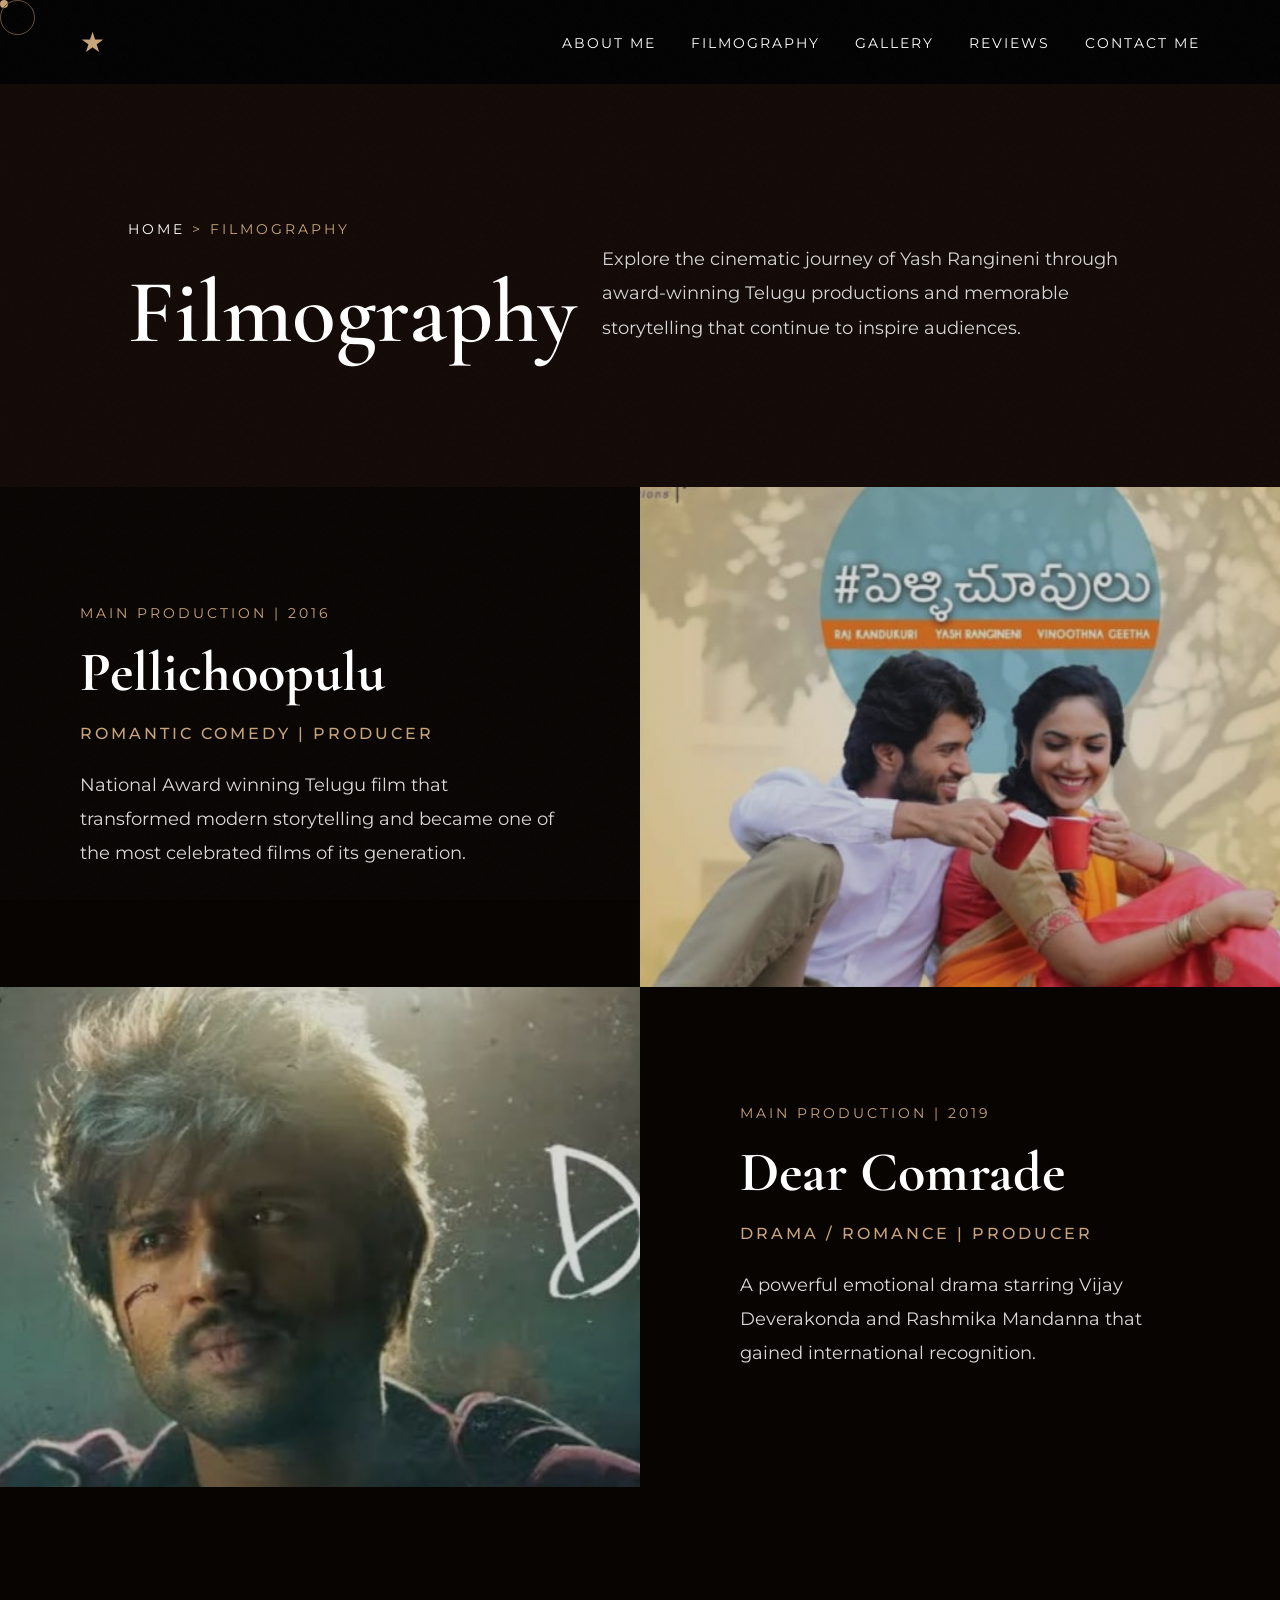
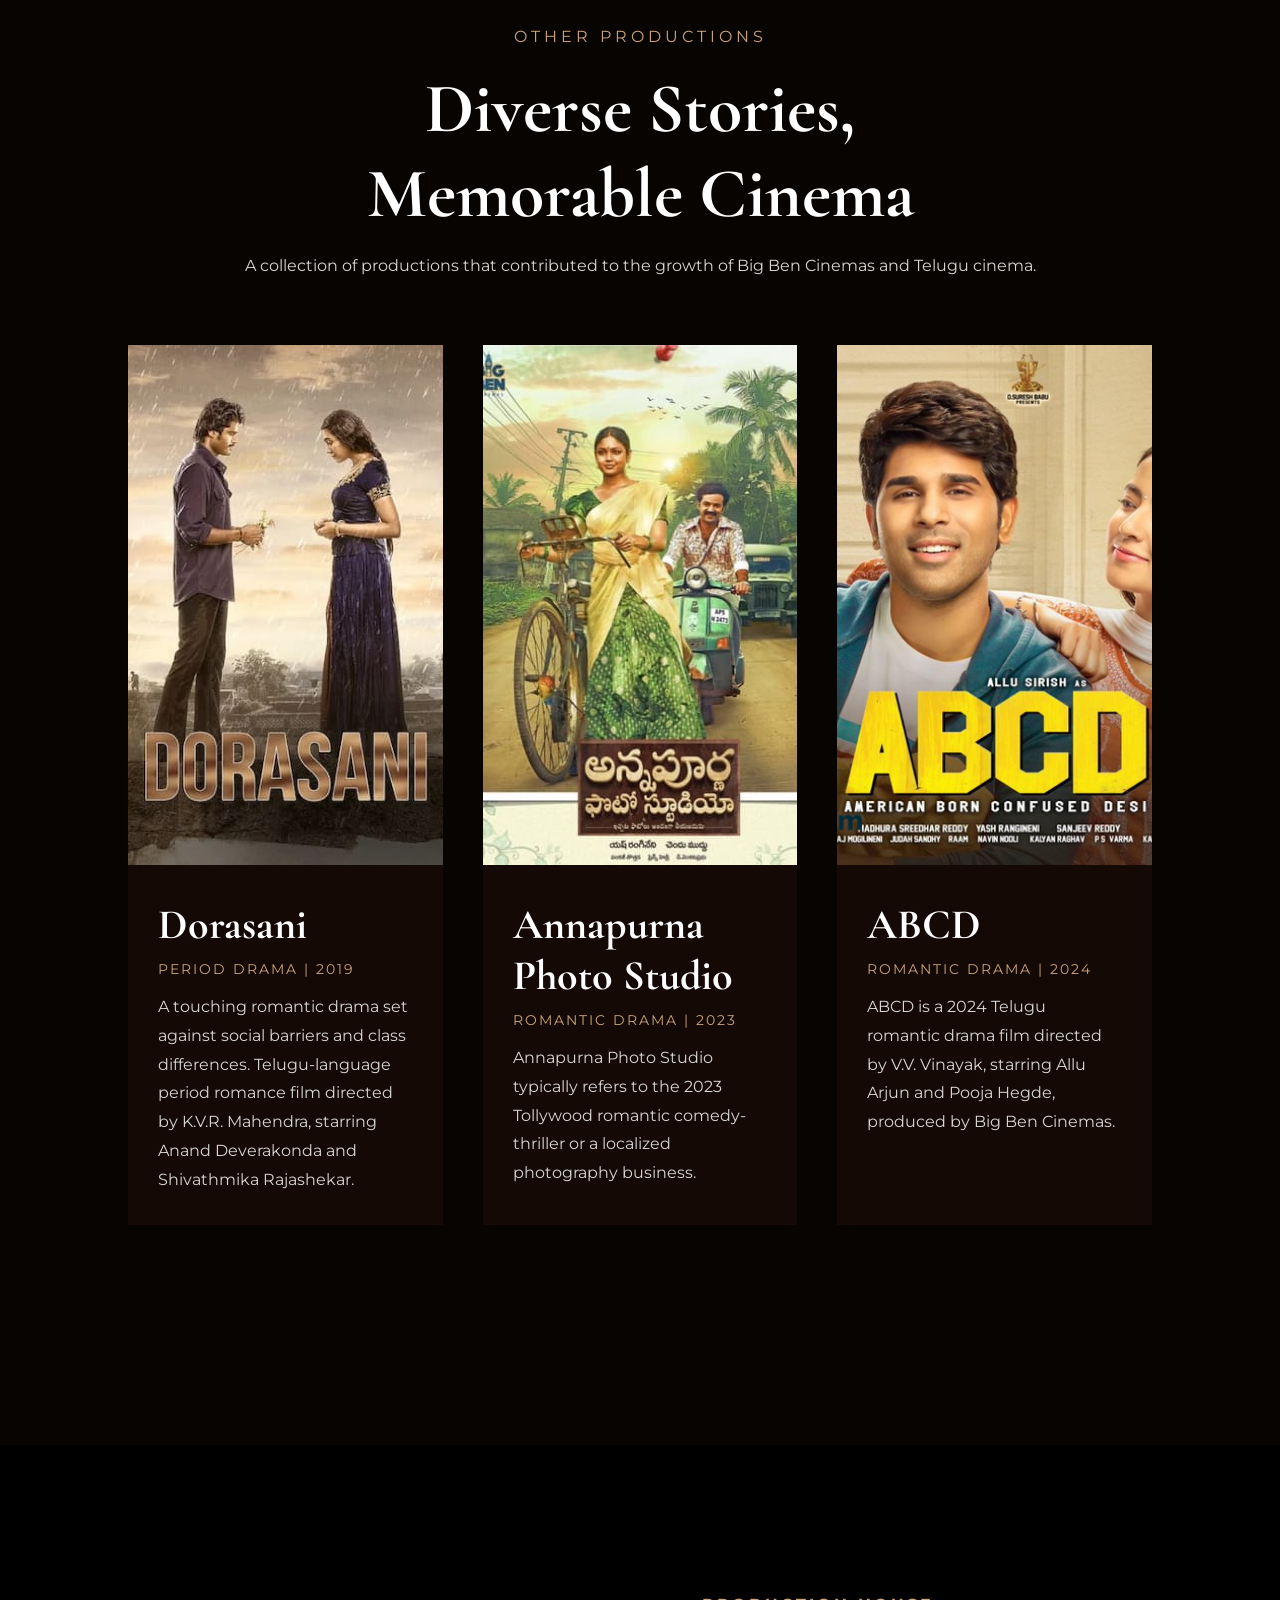
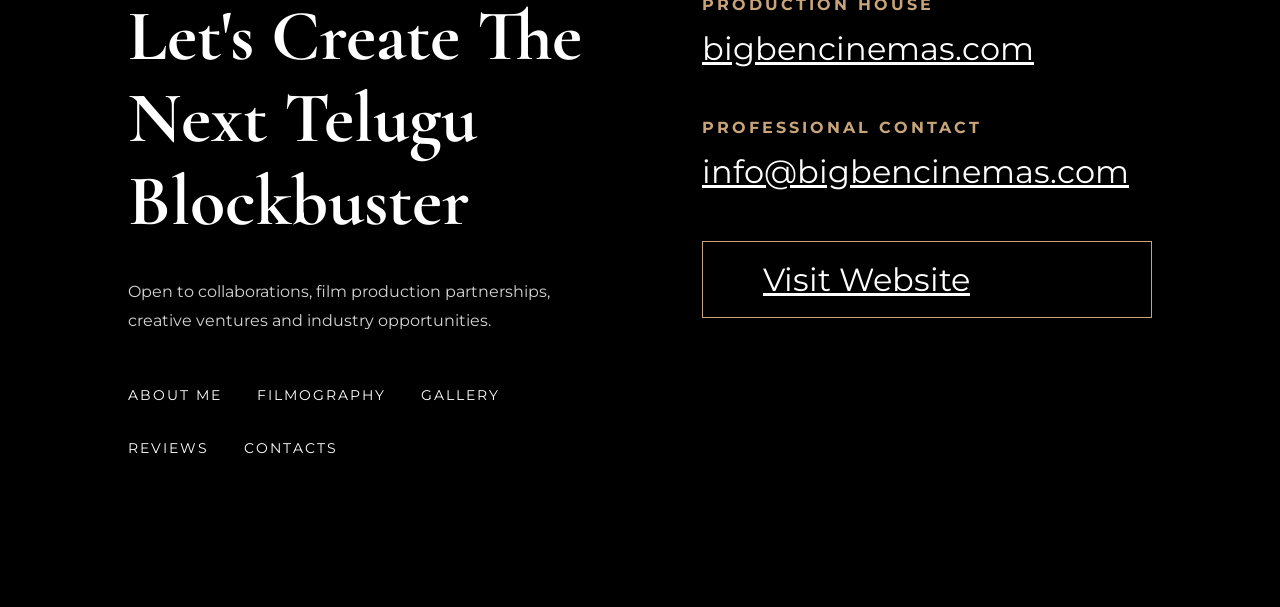
==== filmography.html @ ff15d606 "Initial portfolio commit" ====
<!DOCTYPE html>
<html lang="en">
<head>
<meta charset="UTF-8">
<meta name="viewport" content="width=device-width, initial-scale=1.0">
<title>Filmography | Yash Rangineni</title>
<link href="https://fonts.googleapis.com/css2?family=Cormorant+Garamond:wght@400;500;600;700&family=Montserrat:wght@300;400;500;600&display=swap" rel="stylesheet">
<style>
*{
margin:0;
padding:0;
box-sizing:border-box;
scroll-behavior:smooth;
}

body{
background:#080402;
color:white;
font-family:'Montserrat',sans-serif;
overflow-x:hidden;
}

a{
text-decoration:none;
color:white;
}

/* NAVBAR */
header{
position:fixed;
top:0;
left:0;
width:100%;
z-index:1000;
padding:25px 80px;
display:flex;
justify-content:space-between;
align-items:center;
background:rgba(0,0,0,.95);
}

.logo{
font-size:28px;
color:#c8a47a;
}

nav ul{
display:flex;
gap:35px;
list-style:none;
}

nav a{
font-size:14px;
letter-spacing:2px;
transition:.3s;
}

nav a:hover{
color:#c8a47a;
}

/* HERO */
.page-hero{
padding:220px 10% 120px;
display:flex;
justify-content:space-between;
align-items:center;
background:#120906;
}

.page-hero h1{
font-family:'Cormorant Garamond',serif;
font-size:90px;
font-weight:600;
margin-top:20px;
}

.page-hero p{
max-width:550px;
line-height:1.9;
color:#d6d6d6;
font-size:18px;
}

.breadcrumb{
color:#c8a47a;
letter-spacing:3px;
font-size:14px;
}

/* MOVIE SECTIONS */
.movie{
display:flex;
align-items:stretch;
min-height:500px;
background:#080402;
overflow:hidden;
}

.movie-image{
    width:50%;
    height:auto; /* allow natural image height */
    position:relative;
    overflow:hidden;
}

.movie-image img{
    width:100%;
    height:auto;
    object-fit:contain;
    display:block;
    image-rendering:auto;
}

.movie-image::after {
content:'';
position:absolute;
inset:0;
background:rgba(0,0,0,0.15);
z-index:1;
pointer-events:none;
}

.movie-content{
width:50%;
padding:60px 80px;
display:flex;
flex-direction:column;
justify-content:center;
box-sizing:border-box;
}

.movie span{
color:#c8a47a;
letter-spacing:3px;
font-size:14px;
}

.movie h2{
font-family:'Cormorant Garamond',serif;
font-size:56px;
margin:20px 0;
color:#fff;
line-height:1.1;
}

.movie h4{
color:#c8a47a;
letter-spacing:3px;
margin-bottom:25px;
font-weight:500;
}

.movie p{
line-height:1.9;
font-size:18px;
color:#d9d9d9;
}

/* Alternate Layout Ordering */
/* Movie 1 (Default): Text Left, Image Right */
.movie .movie-content {
order:1;
}
.movie .movie-image {
order:2;
}

/* Movie 2 (Alternating): Image Left, Text Right */
.movie.right .movie-content {
order:2;
padding-left:100px;
}
.movie.right .movie-image {
order:1;
}

/* Gap between movie sections */
.movie + .movie{
    margin-top: 150px;
}

/* OTHER PRODUCTIONS */
.other{
    padding:140px 10% 220px;
}

.other-sub{
text-align:center;
letter-spacing:4px;
color:#c8a47a;
margin-bottom:20px;
}

.other h2{
font-family:'Cormorant Garamond',serif;
font-size:70px;
text-align:center;
margin-bottom:20px;
}

.other p{
text-align:center;
color:#d6d6d6;
margin-bottom:70px;
}

.grid{
display:grid;
grid-template-columns:repeat(3,1fr);
gap:40px;
}

.card{
background:#150905;
overflow:hidden;
}

.card img{
    width:100%;
    height:520px;
    object-fit:cover;
}

.card-content{
padding:30px;
}

.card h3{
font-family:'Cormorant Garamond',serif;
font-size:42px;
margin-bottom:10px;
}

.card span{
color:#c8a47a;
letter-spacing:2px;
font-size:14px;
display:block;
margin-bottom:15px;
}

.card p{
text-align:left;
line-height:1.8;
margin:0;
}

/* FOOTER */
.footer{
    background:#000;
    padding:150px 10%;
    display:flex;
    justify-content:space-between;
    gap:120px;
}

.footer-left{
    flex:1;
}

.footer-right{
    width:450px;
}

.footer-left h2{
    font-family:'Cormorant Garamond',serif;
    font-size:72px;
    line-height:1.15;
    max-width:700px;
    margin-bottom:35px;
}

.footer-left p{
    max-width:600px;
    line-height:1.8;
    color:#d5d5d5;
    margin-bottom:50px;
}

.footer-nav{
    display:flex;
    gap:35px;
    flex-wrap:wrap;
}

.footer-nav a{
    font-size:14px;
    letter-spacing:2px;
    text-transform:uppercase;
}

.footer-nav a:hover{
    color:#c8a47a;
}

.footer-right h4{
letter-spacing:3px;
color:#c8a47a;
margin-bottom:15px;
}

.footer-right a{
display:block;
font-size:32px;
margin-bottom:50px;
text-decoration:underline;
}

.visit-btn{
display:inline-block;
padding:18px 60px;
border:1px solid #c8a47a;
margin-top:20px;
transition:.3s;
}

.visit-btn:hover{
background:#c8a47a;
color:black;
}

@media(max-width:900px){
.page-hero{
flex-direction:column;
gap:40px;
}
.grid{
grid-template-columns:1fr;
}
.movie{
flex-direction:column;
height:auto;
min-height:auto;
}
.movie-image{
width:100%;
height:350px;
}
.movie-content{
width:100%;
padding:40px 30px;
}
/* On mobile/tablet, keep Image on top, Text below */
.movie .movie-image,
.movie.right .movie-image{
order:1;
}
.movie .movie-content,
.movie.right .movie-content{
order:2;
padding-left:30px;
}
.movie h2{
font-size:48px;
}
.footer{
flex-direction:column;
gap:50px;
}
}

/* --- PREMIUM EFFECTS & ANIMATIONS --- */
.reveal{
    opacity:0;
    transform:translateY(50px);
    transition:opacity 0.8s cubic-bezier(0.25, 0.46, 0.45, 0.94),
               transform 0.8s cubic-bezier(0.25, 0.46, 0.45, 0.94);
}
.reveal.active{
    opacity:1;
    transform:translateY(0);
}
.reveal-delay-1{ transition-delay:0.1s; }
.reveal-delay-2{ transition-delay:0.2s; }
.reveal-delay-3{ transition-delay:0.3s; }
.reveal-delay-4{ transition-delay:0.4s; }

.parallax-container {
    overflow: hidden;
    position: relative;
}
.parallax-img {
    height: 120% !important;
    width: 100% !important;
    object-fit: cover !important;
    position: relative;
    will-change: transform;
}

/* Custom Cursor Trail */
.cursor-dot{
    position:fixed;
    width:8px;
    height:8px;
    background:#c8a47a;
    border-radius:50%;
    pointer-events:none;
    z-index:9999;
    transition:transform 0.15s ease;
    mix-blend-mode:difference;
}
.cursor-ring{
    position:fixed;
    width:35px;
    height:35px;
    border:1.5px solid rgba(200,164,122,0.5);
    border-radius:50%;
    pointer-events:none;
    z-index:9998;
    transition:transform 0.08s ease, width 0.3s ease, height 0.3s ease;
}
.cursor-ring.expand{
    width:55px;
    height:55px;
    border-color:rgba(200,164,122,0.8);
}
.film-grain{
    position:fixed;
    inset:0;
    z-index:9998;
    pointer-events:none;
    opacity:0.035;
    background-image:url("data:image/svg+xml,%3Csvg viewBox='0 0 256 256' xmlns='http://www.w3.org/2000/svg'%3E%3Cfilter id='noise'%3E%3CfeTurbulence type='fractalNoise' baseFrequency='0.85' numOctaves='4' stitchTiles='stitch'/%3E%3C/filter%3E%3Crect width='100%25' height='100%25' filter='url(%23noise)' opacity='1'/%3E%3C/svg%3E");
    background-repeat:repeat;
    background-size:128px 128px;
}

/* Scroll To Top Button */
#scrollTopBtn{
    position: fixed;
    bottom: 30px;
    right: 30px;
    width: 55px;
    height: 55px;
    border: 1px solid #c7a16b;
    border-radius: 50%;
    background: #000;
    color: #c7a16b;
    font-size: 24px;
    cursor: pointer;
    display: none;
    z-index: 9999;
    transition: all 0.3s ease;
    box-shadow: 0 0 15px rgba(199,161,107,0.4);
}
#scrollTopBtn:hover{
    background: #fff;
    color: #000;
    transform: translateY(-5px);
}

/* Hover lifts and visual highlights */
.card {
    transition: transform 0.5s cubic-bezier(0.25, 0.46, 0.45, 0.94), box-shadow 0.5s ease;
    overflow: hidden;
}
.card:hover {
    transform: translateY(-10px);
    box-shadow: 0 20px 50px rgba(200,164,122,0.15);
}
.card img {
    transition: transform 0.6s cubic-bezier(0.25, 0.46, 0.45, 0.94);
}
.card:hover img {
    transform: scale(1.05);
}

/* Gold navigation underlines */
nav ul li a{
    position:relative;
    padding-bottom:4px;
}
nav ul li a::after{
    content:'';
    position:absolute;
    bottom:0;
    left:0;
    width:0;
    height:2px;
    background:linear-gradient(90deg, #c8a47a, #e8d5b8);
    transition:width 0.4s cubic-bezier(0.25, 0.46, 0.45, 0.94);
}
nav ul li a:hover::after{
    width:100%;
}

@media(max-width:768px){
    .cursor-dot, .cursor-ring {
        display:none !important;
    }
    #scrollTopBtn{
        width:50px;
        height:50px;
        font-size:20px;
        bottom:20px;
        right:20px;
    }
}
</style>
</head>
<body>
    <!-- Custom Cursor Trail -->
    <div class="cursor-dot" id="cursor-dot"></div>
    <div class="cursor-ring" id="cursor-ring"></div>

    <!-- Film Grain Overlay -->
    <div class="film-grain"></div>

    <header>
        <div class="logo">★</div>
        <nav>
            <ul>
                <li><a href="index.html#about">ABOUT ME</a></li>
                <li><a href="filmography.html">FILMOGRAPHY</a></li>
                <li><a href="index.html#gallery">GALLERY</a></li>
                <li><a href="index.html#testimonials">REVIEWS</a></li>
                <li><a href="index.html#contact">CONTACT ME</a></li>
            </ul>
        </nav>
    </header>

<section class="page-hero reveal">
<div>
<div class="breadcrumb"><a href="index.html">HOME</a> > FILMOGRAPHY</div>
<h1>Filmography</h1>
</div>
<p>
Explore the cinematic journey of Yash Rangineni through
award-winning Telugu productions and memorable storytelling
that continue to inspire audiences.
</p>
</section>

<!-- PELLICHOOPULU -->
<section class="movie">
<div class="movie-content reveal reveal-left">
<span>MAIN PRODUCTION | 2016</span>
<h2>Pellichoopulu</h2>
<h4>ROMANTIC COMEDY | PRODUCER</h4>
<p>
National Award winning Telugu film that transformed modern
storytelling and became one of the most celebrated films
of its generation.
</p>
</div>
<div class="movie-image parallax-container">
<img src="images/pelli.jpeg" alt="Pellichoopulu Poster" class="parallax-img">
</div>
</section>

<section class="divider"></section>

<!-- DEAR COMRADE -->
<section class="movie right">
<div class="movie-content reveal reveal-right">
<span>MAIN PRODUCTION | 2019</span>        
<h2>Dear Comrade</h2>
<h4>DRAMA / ROMANCE | PRODUCER</h4>
<p>
A powerful emotional drama starring Vijay Deverakonda
and Rashmika Mandanna that gained international recognition.
</p>
</div>
<div class="movie-image parallax-container">
<img src="images/dear-commrade.jpeg" alt="Dear Comrade Poster" class="parallax-img">
</div>
</section>

<!-- OTHER PRODUCTIONS -->
<section class="other reveal">
<div class="other-sub">OTHER PRODUCTIONS</div>
<h2>Diverse Stories,<br>Memorable Cinema</h2>
<p>
A collection of productions that contributed to the growth
of Big Ben Cinemas and Telugu cinema.
</p>

<div class="grid">
    <div class="card reveal reveal-delay-1">
        <img src="images/dorasani1.jpeg" alt="Dorasani">
        <div class="card-content">
            <h3>Dorasani</h3>
            <span>PERIOD DRAMA | 2019</span>
            <p>
                A touching romantic drama set against social barriers
                and class differences. Telugu-language period romance film directed by K.V.R. Mahendra, starring Anand Deverakonda and Shivathmika Rajashekar.
            </p>
        </div>
    </div>

    <div class="card reveal reveal-delay-2">
        <img src="images/anna.jpeg" alt="Annapurna Photo Studio">
        <div class="card-content">
            <h3>Annapurna Photo Studio</h3>
            <span>ROMANTIC DRAMA | 2023</span>
            <p>
                Annapurna Photo Studio typically refers to the 2023 Tollywood romantic comedy-thriller or a localized photography business.
            </p>
        </div>
    </div>

    <div class="card reveal reveal-delay-3">
        <img src="images/abcd.jpg" alt="ABCD">
        <div class="card-content">
            <h3>ABCD</h3>
            <span>ROMANTIC DRAMA | 2024</span>
            <p>
                ABCD is a 2024 Telugu romantic drama film directed by V.V. Vinayak, starring Allu Arjun and Pooja Hegde, produced by Big Ben Cinemas.
            </p>
        </div>
    </div>
</div>
</section>

<!-- FOOTER -->
<section class="footer">
<div class="footer-left reveal reveal-left">
    <h2>Let's Create The<br>Next Telugu Blockbuster</h2>
    <p>
        Open to collaborations, film production partnerships,
        creative ventures and industry opportunities.
    </p>
    <div class="footer-nav">
        <a href="index.html#about">ABOUT ME</a>
        <a href="filmography.html">FILMOGRAPHY</a>
        <a href="index.html#gallery">GALLERY</a>
        <a href="index.html#testimonials">REVIEWS</a>
        <a href="index.html#contact">CONTACTS</a>
    </div>
</div>

<div class="footer-right reveal reveal-right">
    <h4>PRODUCTION HOUSE</h4>
    <a href="https://bigbencinemas.com" target="_blank">bigbencinemas.com</a>

    <h4>PROFESSIONAL CONTACT</h4>
    <a href="mailto:info@bigbencinemas.com">info@bigbencinemas.com</a>

    <a href="https://bigbencinemas.com" target="_blank" class="visit-btn">
        Visit Website
    </a>
</div>
</section>

<!-- Scroll to Top Button -->
<button id="scrollTopBtn">
    ↑
</button>

<!-- External Interactions Script -->
<script src="script.js" defer></script>
</body>
</html>
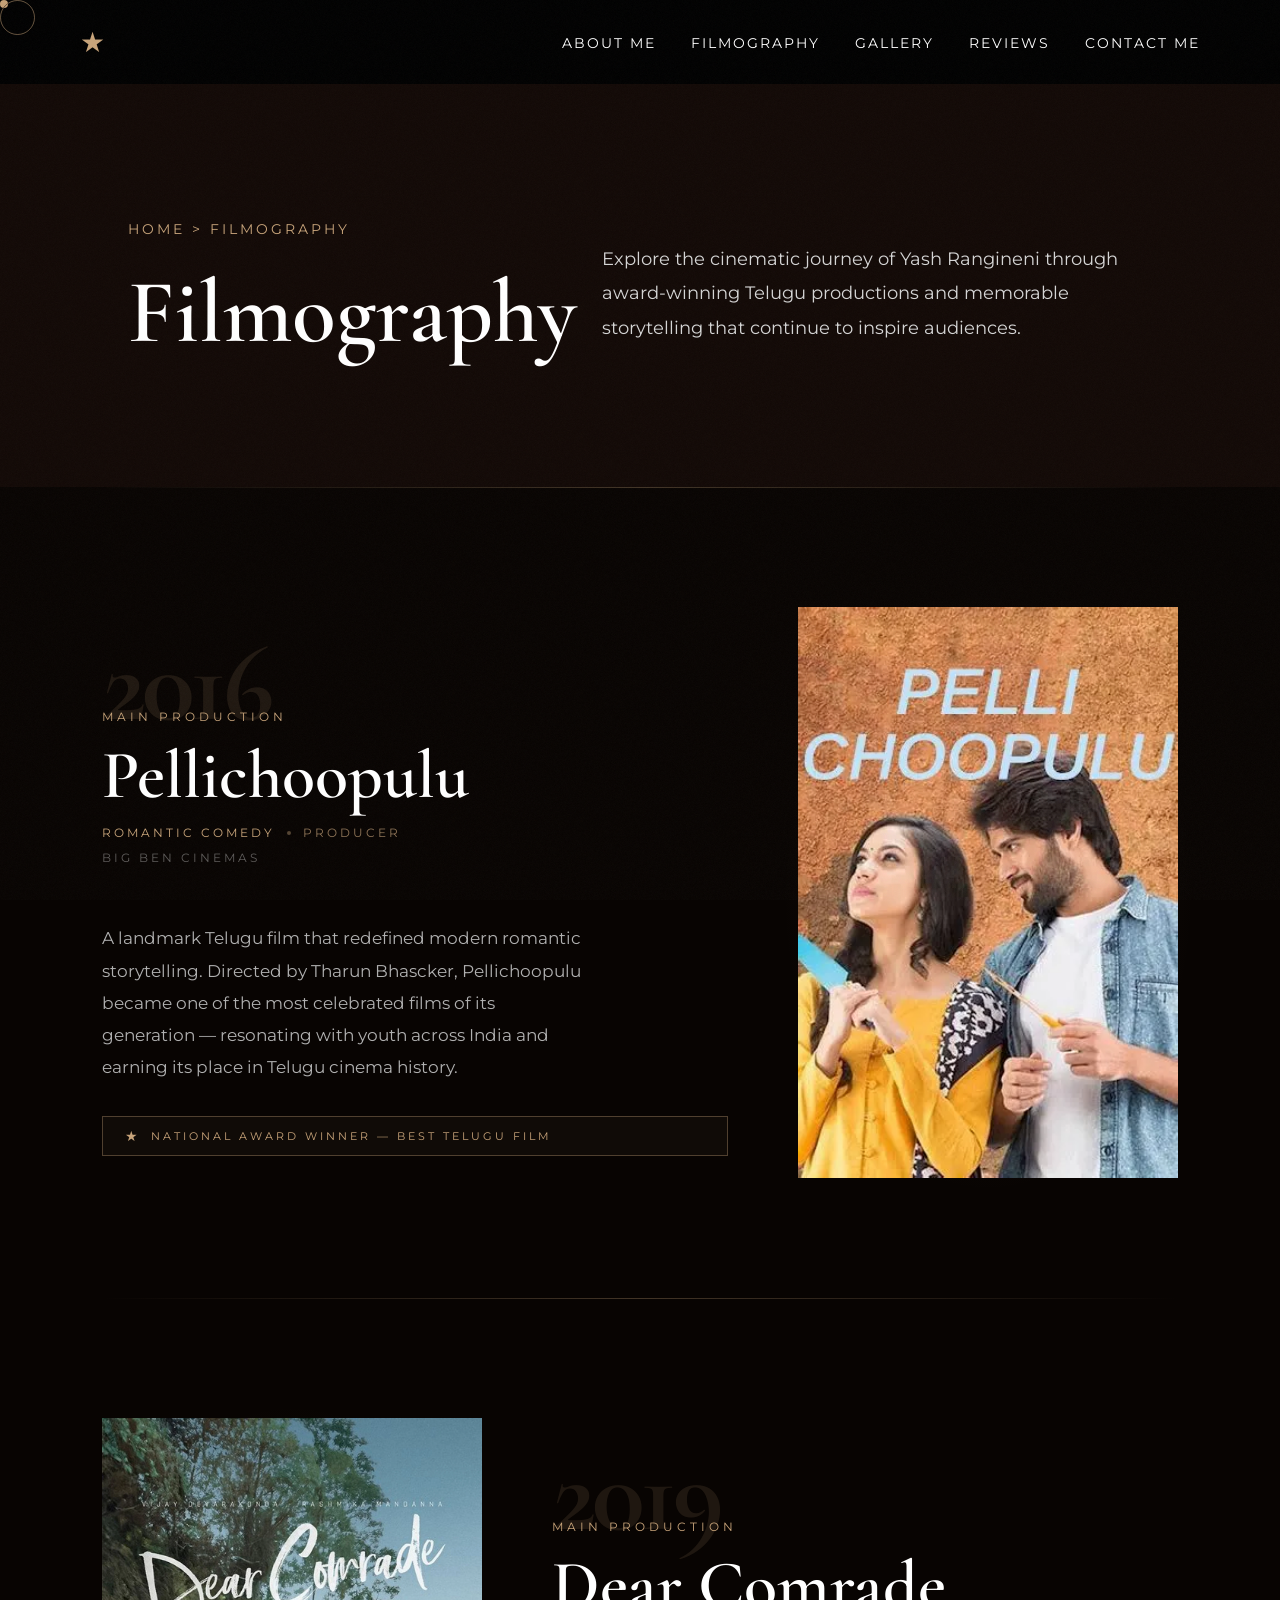
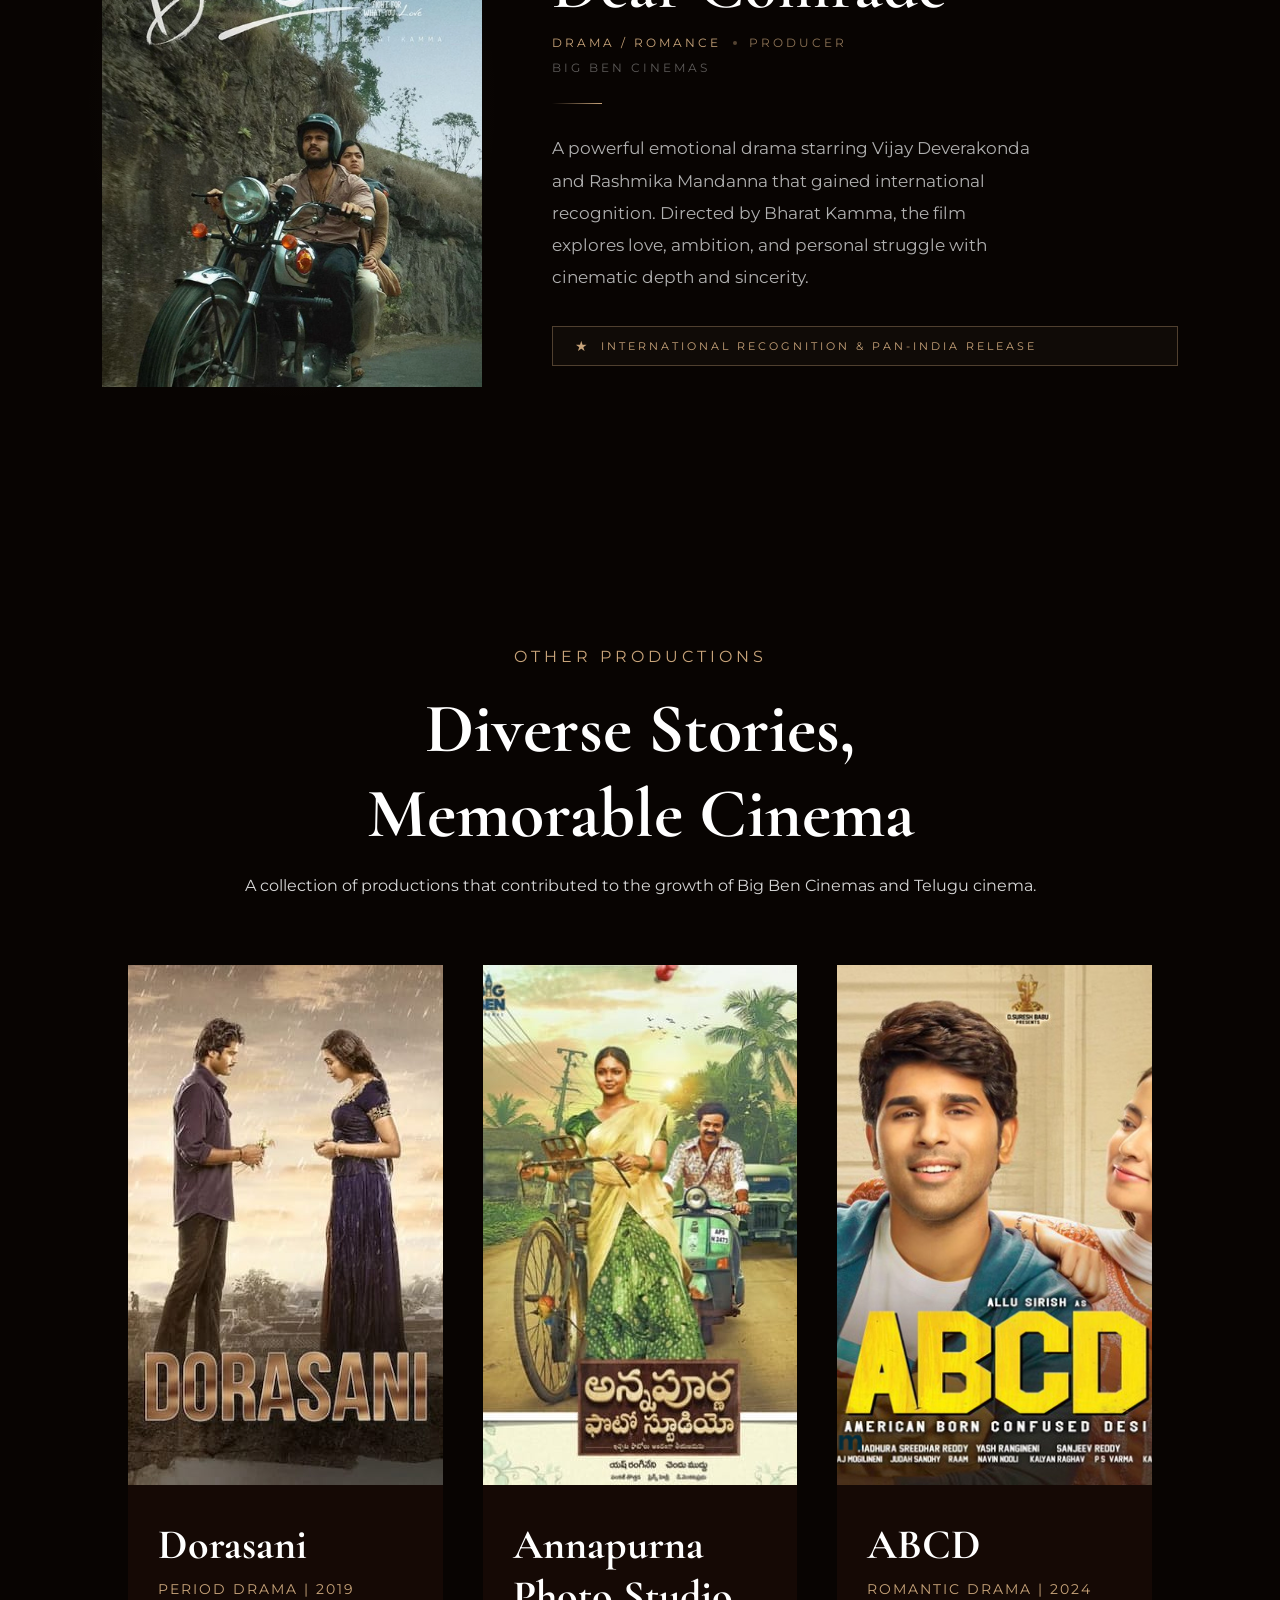
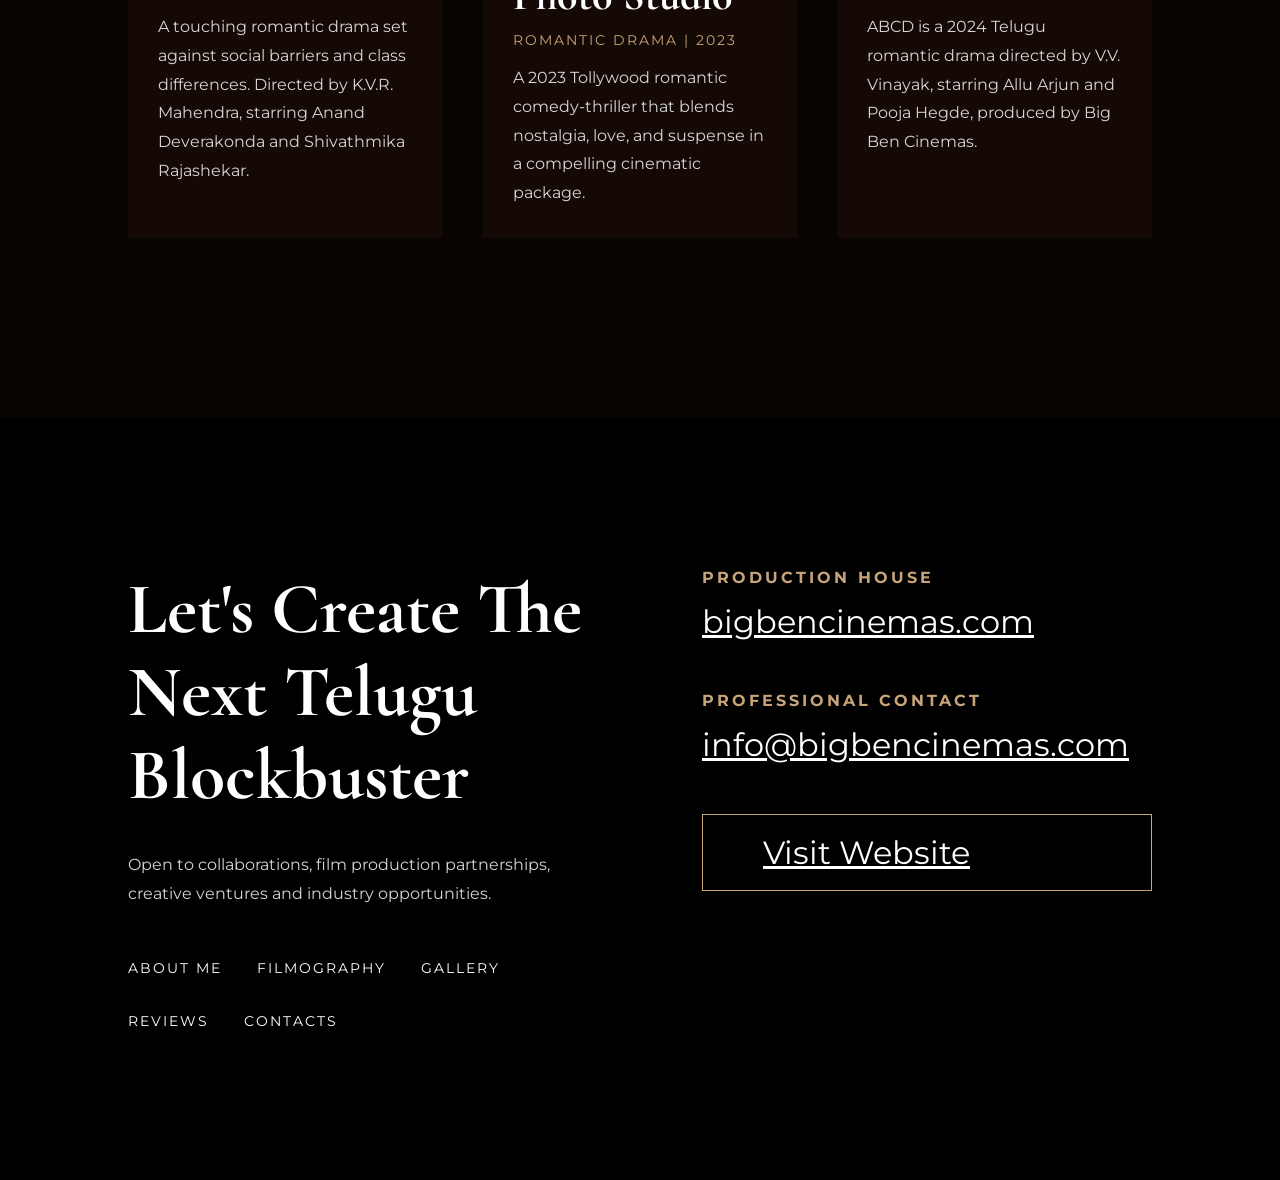
==== commit 12b850bc: "Enhance portfolio UI with animations, filmography updates, gallery improvements, testimonials stylin" ====
--- a/filmography.html
+++ b/filmography.html
@@ -4,250 +4,404 @@
 <meta charset="UTF-8">
 <meta name="viewport" content="width=device-width, initial-scale=1.0">
 <title>Filmography | Yash Rangineni</title>
-<link href="https://fonts.googleapis.com/css2?family=Cormorant+Garamond:wght@400;500;600;700&family=Montserrat:wght@300;400;500;600&display=swap" rel="stylesheet">
+<meta name="description" content="Explore the complete filmography of Yash Rangineni — National Award-winning Telugu film producer behind Pellichoopulu, Dear Comrade, and more.">
+<link href="https://fonts.googleapis.com/css2?family=Cormorant+Garamond:ital,wght@0,400;0,500;0,600;0,700;1,400&family=Montserrat:wght@300;400;500;600&display=swap" rel="stylesheet">
 <style>
 *{
-margin:0;
-padding:0;
-box-sizing:border-box;
-scroll-behavior:smooth;
+    margin:0;
+    padding:0;
+    box-sizing:border-box;
+    scroll-behavior:smooth;
 }
 
 body{
-background:#080402;
-color:white;
-font-family:'Montserrat',sans-serif;
-overflow-x:hidden;
+    background:#080402;
+    color:white;
+    font-family:'Montserrat',sans-serif;
+    overflow-x:hidden;
 }
 
 a{
-text-decoration:none;
-color:white;
-}
-
-/* NAVBAR */
+    text-decoration:none;
+    color:white;
+}
+
+/* =====================
+   NAVBAR
+   ===================== */
 header{
-position:fixed;
-top:0;
-left:0;
-width:100%;
-z-index:1000;
-padding:25px 80px;
-display:flex;
-justify-content:space-between;
-align-items:center;
-background:rgba(0,0,0,.95);
+    position:fixed;
+    top:0;
+    left:0;
+    width:100%;
+    z-index:1000;
+    padding:25px 80px;
+    display:flex;
+    justify-content:space-between;
+    align-items:center;
+    background:rgba(0,0,0,.95);
 }
 
 .logo{
-font-size:28px;
-color:#c8a47a;
+    font-size:28px;
+    color:#c8a47a;
 }
 
 nav ul{
-display:flex;
-gap:35px;
-list-style:none;
+    display:flex;
+    gap:35px;
+    list-style:none;
 }
 
 nav a{
-font-size:14px;
-letter-spacing:2px;
-transition:.3s;
-}
-
-nav a:hover{
-color:#c8a47a;
-}
-
-/* HERO */
+    font-size:14px;
+    letter-spacing:2px;
+    transition:.3s;
+}
+
+nav a:hover{ color:#c8a47a; }
+
+nav ul li a{
+    position:relative;
+    padding-bottom:4px;
+}
+nav ul li a::after{
+    content:'';
+    position:absolute;
+    bottom:0; left:0;
+    width:0;
+    height:2px;
+    background:linear-gradient(90deg,#c8a47a,#e8d5b8);
+    transition:width 0.4s cubic-bezier(0.25,0.46,0.45,0.94);
+}
+nav ul li a:hover::after{ width:100%; }
+
+/* =====================
+   PAGE HERO
+   ===================== */
 .page-hero{
-padding:220px 10% 120px;
-display:flex;
-justify-content:space-between;
-align-items:center;
-background:#120906;
+    padding:220px 10% 120px;
+    display:flex;
+    justify-content:space-between;
+    align-items:center;
+    background:#120906;
 }
 
 .page-hero h1{
-font-family:'Cormorant Garamond',serif;
-font-size:90px;
-font-weight:600;
-margin-top:20px;
+    font-family:'Cormorant Garamond',serif;
+    font-size:90px;
+    font-weight:600;
+    margin-top:20px;
 }
 
 .page-hero p{
-max-width:550px;
-line-height:1.9;
-color:#d6d6d6;
-font-size:18px;
+    max-width:550px;
+    line-height:1.9;
+    color:#d6d6d6;
+    font-size:18px;
 }
 
 .breadcrumb{
-color:#c8a47a;
-letter-spacing:3px;
-font-size:14px;
-}
-
-/* MOVIE SECTIONS */
-.movie{
-display:flex;
-align-items:stretch;
-min-height:500px;
-background:#080402;
-overflow:hidden;
-}
-
-.movie-image{
-    width:50%;
-    height:auto; /* allow natural image height */
+    color:#c8a47a;
+    letter-spacing:3px;
+    font-size:14px;
+}
+
+/* =====================
+   FEATURED SHOWCASE
+   (Pellichoopulu & Dear Comrade only)
+   ===================== */
+.showcase{
+    display:flex;
+    align-items:center;
+    gap:0;
+    padding:120px 8%;
+    background:#080402;
     position:relative;
     overflow:hidden;
 }
 
-.movie-image img{
+/* Subtle gold rule across the top of each showcase */
+.showcase::before{
+    content:'';
+    position:absolute;
+    top:0; left:8%; right:8%;
+    height:1px;
+    background:linear-gradient(90deg, transparent, rgba(200,164,122,0.3), transparent);
+}
+
+/* ---- Text side ---- */
+.showcase-text{
+    flex:1;
+    padding-right:70px;
+    display:flex;
+    flex-direction:column;
+    justify-content:center;
+}
+
+.showcase-year{
+    font-family:'Cormorant Garamond',serif;
+    font-size:110px;
+    font-weight:700;
+    color:rgba(200,164,122,0.12);
+    line-height:1;
+    letter-spacing:-4px;
+    margin-bottom:-30px;
+    user-select:none;
+}
+
+.showcase-label{
+    font-size:12px;
+    letter-spacing:4px;
+    color:#c8a47a;
+    text-transform:uppercase;
+    margin-bottom:16px;
+}
+
+.showcase-title{
+    font-family:'Cormorant Garamond',serif;
+    font-size:68px;
+    font-weight:600;
+    line-height:1.05;
+    color:#fff;
+    margin-bottom:14px;
+}
+
+.showcase-meta{
+    display:flex;
+    align-items:center;
+    gap:12px;
+    margin-bottom:10px;
+    flex-wrap:wrap;
+}
+
+.showcase-genre{
+    font-size:12px;
+    letter-spacing:3px;
+    color:#c8a47a;
+    text-transform:uppercase;
+}
+
+.meta-dot{
+    width:4px;
+    height:4px;
+    border-radius:50%;
+    background:rgba(200,164,122,0.4);
+    flex-shrink:0;
+}
+
+.showcase-role{
+    font-size:12px;
+    letter-spacing:3px;
+    color:rgba(200,164,122,0.7);
+    text-transform:uppercase;
+}
+
+.showcase-house{
+    font-size:12px;
+    letter-spacing:3px;
+    color:rgba(255,255,255,0.35);
+    text-transform:uppercase;
+    margin-bottom:28px;
+}
+
+/* Gold divider */
+.showcase-divider{
+    width:50px;
+    height:1px;
+    background:linear-gradient(90deg,#c8a47a,transparent);
+    margin-bottom:28px;
+}
+
+.showcase-desc{
+    font-size:17px;
+    line-height:1.9;
+    color:#b0b0b0;
+    max-width:480px;
+    margin-bottom:32px;
+}
+
+/* Award badge */
+.showcase-award{
+    display:inline-flex;
+    align-items:center;
+    gap:10px;
+    padding:10px 22px;
+    border:1px solid rgba(200,164,122,0.35);
+    color:#c8a47a;
+    font-size:11px;
+    letter-spacing:3px;
+    text-transform:uppercase;
+    background:rgba(200,164,122,0.04);
+}
+
+.showcase-award::before{
+    content:'★';
+    font-size:14px;
+}
+
+/* ---- Image side ---- */
+.showcase-image{
+    flex:0 0 auto;
+    width:380px;
+    position:relative;
+}
+
+.showcase-image img{
     width:100%;
     height:auto;
+    display:block;
     object-fit:contain;
-    display:block;
     image-rendering:auto;
-}
-
-.movie-image::after {
-content:'';
-position:absolute;
-inset:0;
-background:rgba(0,0,0,0.15);
-z-index:1;
-pointer-events:none;
-}
-
-.movie-content{
-width:50%;
-padding:60px 80px;
-display:flex;
-flex-direction:column;
-justify-content:center;
-box-sizing:border-box;
-}
-
-.movie span{
-color:#c8a47a;
-letter-spacing:3px;
-font-size:14px;
-}
-
-.movie h2{
-font-family:'Cormorant Garamond',serif;
-font-size:56px;
-margin:20px 0;
-color:#fff;
-line-height:1.1;
-}
-
-.movie h4{
-color:#c8a47a;
-letter-spacing:3px;
-margin-bottom:25px;
-font-weight:500;
-}
-
-.movie p{
-line-height:1.9;
-font-size:18px;
-color:#d9d9d9;
-}
-
-/* Alternate Layout Ordering */
-/* Movie 1 (Default): Text Left, Image Right */
-.movie .movie-content {
-order:1;
-}
-.movie .movie-image {
-order:2;
-}
-
-/* Movie 2 (Alternating): Image Left, Text Right */
-.movie.right .movie-content {
-order:2;
-padding-left:100px;
-}
-.movie.right .movie-image {
-order:1;
-}
-
-/* Gap between movie sections */
-.movie + .movie{
-    margin-top: 150px;
-}
-
-/* OTHER PRODUCTIONS */
+    position:relative;
+    z-index:1;
+}
+
+/* Subtle gold glow behind poster */
+.showcase-image::before{
+    content:'';
+    position:absolute;
+    inset:-20px;
+    background:radial-gradient(ellipse at center, rgba(200,164,122,0.08) 0%, transparent 70%);
+    z-index:0;
+    border-radius:2px;
+}
+
+/* ---- Reversed layout (Image Left, Text Right) ---- */
+.showcase.reverse{
+    flex-direction:row-reverse;
+}
+
+.showcase.reverse .showcase-text{
+    padding-right:0;
+    padding-left:70px;
+}
+
+.showcase.reverse .showcase-divider{
+    background:linear-gradient(90deg,transparent,#c8a47a);
+}
+
+/* =====================
+   ANIMATIONS
+   ===================== */
+.reveal{
+    opacity:0;
+    transform:translateY(40px);
+    transition:opacity 0.9s cubic-bezier(0.25,0.46,0.45,0.94),
+               transform 0.9s cubic-bezier(0.25,0.46,0.45,0.94);
+}
+.reveal.active{
+    opacity:1;
+    transform:translateY(0);
+}
+
+.reveal-left{
+    opacity:0;
+    transform:translateX(-60px);
+    transition:opacity 0.9s cubic-bezier(0.25,0.46,0.45,0.94),
+               transform 0.9s cubic-bezier(0.25,0.46,0.45,0.94);
+}
+.reveal-left.active{
+    opacity:1;
+    transform:translateX(0);
+}
+
+.reveal-right{
+    opacity:0;
+    transform:translateX(60px);
+    transition:opacity 0.9s cubic-bezier(0.25,0.46,0.45,0.94),
+               transform 0.9s cubic-bezier(0.25,0.46,0.45,0.94);
+}
+.reveal-right.active{
+    opacity:1;
+    transform:translateX(0);
+}
+
+.reveal-delay-1{ transition-delay:0.1s; }
+.reveal-delay-2{ transition-delay:0.2s; }
+.reveal-delay-3{ transition-delay:0.3s; }
+.reveal-delay-4{ transition-delay:0.4s; }
+.reveal-delay-5{ transition-delay:0.5s; }
+
+/* =====================
+   OTHER PRODUCTIONS
+   (unchanged)
+   ===================== */
 .other{
-    padding:140px 10% 220px;
+    padding:140px 10% 180px;
 }
 
 .other-sub{
-text-align:center;
-letter-spacing:4px;
-color:#c8a47a;
-margin-bottom:20px;
+    text-align:center;
+    letter-spacing:4px;
+    color:#c8a47a;
+    margin-bottom:20px;
 }
 
 .other h2{
-font-family:'Cormorant Garamond',serif;
-font-size:70px;
-text-align:center;
-margin-bottom:20px;
+    font-family:'Cormorant Garamond',serif;
+    font-size:70px;
+    text-align:center;
+    margin-bottom:20px;
 }
 
 .other p{
-text-align:center;
-color:#d6d6d6;
-margin-bottom:70px;
+    text-align:center;
+    color:#d6d6d6;
+    margin-bottom:70px;
 }
 
 .grid{
-display:grid;
-grid-template-columns:repeat(3,1fr);
-gap:40px;
+    display:grid;
+    grid-template-columns:repeat(3,1fr);
+    gap:40px;
 }
 
 .card{
-background:#150905;
-overflow:hidden;
+    background:#150905;
+    overflow:hidden;
+    transition:transform 0.5s cubic-bezier(0.25,0.46,0.45,0.94),
+               box-shadow 0.5s ease;
+}
+.card:hover{
+    transform:translateY(-10px);
+    box-shadow:0 20px 50px rgba(200,164,122,0.15);
 }
 
 .card img{
     width:100%;
     height:520px;
     object-fit:cover;
-}
-
-.card-content{
-padding:30px;
-}
+    transition:transform 0.6s cubic-bezier(0.25,0.46,0.45,0.94);
+}
+.card:hover img{ transform:scale(1.05); }
+
+.card-content{ padding:30px; }
 
 .card h3{
-font-family:'Cormorant Garamond',serif;
-font-size:42px;
-margin-bottom:10px;
+    font-family:'Cormorant Garamond',serif;
+    font-size:42px;
+    margin-bottom:10px;
 }
 
 .card span{
-color:#c8a47a;
-letter-spacing:2px;
-font-size:14px;
-display:block;
-margin-bottom:15px;
+    color:#c8a47a;
+    letter-spacing:2px;
+    font-size:14px;
+    display:block;
+    margin-bottom:15px;
 }
 
 .card p{
-text-align:left;
-line-height:1.8;
-margin:0;
-}
-
-/* FOOTER */
+    text-align:left;
+    line-height:1.8;
+    margin:0;
+    color:#d6d6d6;
+}
+
+/* =====================
+   FOOTER
+   ===================== */
 .footer{
     background:#000;
     padding:150px 10%;
@@ -256,13 +410,8 @@
     gap:120px;
 }
 
-.footer-left{
-    flex:1;
-}
-
-.footer-right{
-    width:450px;
-}
+.footer-left{ flex:1; }
+.footer-right{ width:450px; }
 
 .footer-left h2{
     font-family:'Cormorant Garamond',serif;
@@ -290,110 +439,39 @@
     letter-spacing:2px;
     text-transform:uppercase;
 }
-
-.footer-nav a:hover{
+.footer-nav a:hover{ color:#c8a47a; }
+
+.footer-right h4{
+    letter-spacing:3px;
     color:#c8a47a;
-}
-
-.footer-right h4{
-letter-spacing:3px;
-color:#c8a47a;
-margin-bottom:15px;
+    margin-bottom:15px;
 }
 
 .footer-right a{
-display:block;
-font-size:32px;
-margin-bottom:50px;
-text-decoration:underline;
+    display:block;
+    font-size:32px;
+    margin-bottom:50px;
+    text-decoration:underline;
 }
 
 .visit-btn{
-display:inline-block;
-padding:18px 60px;
-border:1px solid #c8a47a;
-margin-top:20px;
-transition:.3s;
-}
-
+    display:inline-block;
+    padding:18px 60px;
+    border:1px solid #c8a47a;
+    margin-top:20px;
+    transition:.3s;
+}
 .visit-btn:hover{
-background:#c8a47a;
-color:black;
-}
-
-@media(max-width:900px){
-.page-hero{
-flex-direction:column;
-gap:40px;
-}
-.grid{
-grid-template-columns:1fr;
-}
-.movie{
-flex-direction:column;
-height:auto;
-min-height:auto;
-}
-.movie-image{
-width:100%;
-height:350px;
-}
-.movie-content{
-width:100%;
-padding:40px 30px;
-}
-/* On mobile/tablet, keep Image on top, Text below */
-.movie .movie-image,
-.movie.right .movie-image{
-order:1;
-}
-.movie .movie-content,
-.movie.right .movie-content{
-order:2;
-padding-left:30px;
-}
-.movie h2{
-font-size:48px;
-}
-.footer{
-flex-direction:column;
-gap:50px;
-}
-}
-
-/* --- PREMIUM EFFECTS & ANIMATIONS --- */
-.reveal{
-    opacity:0;
-    transform:translateY(50px);
-    transition:opacity 0.8s cubic-bezier(0.25, 0.46, 0.45, 0.94),
-               transform 0.8s cubic-bezier(0.25, 0.46, 0.45, 0.94);
-}
-.reveal.active{
-    opacity:1;
-    transform:translateY(0);
-}
-.reveal-delay-1{ transition-delay:0.1s; }
-.reveal-delay-2{ transition-delay:0.2s; }
-.reveal-delay-3{ transition-delay:0.3s; }
-.reveal-delay-4{ transition-delay:0.4s; }
-
-.parallax-container {
-    overflow: hidden;
-    position: relative;
-}
-.parallax-img {
-    height: 120% !important;
-    width: 100% !important;
-    object-fit: cover !important;
-    position: relative;
-    will-change: transform;
-}
-
-/* Custom Cursor Trail */
+    background:#c8a47a;
+    color:black;
+}
+
+/* =====================
+   PREMIUM FX
+   ===================== */
 .cursor-dot{
     position:fixed;
-    width:8px;
-    height:8px;
+    width:8px; height:8px;
     background:#c8a47a;
     border-radius:50%;
     pointer-events:none;
@@ -403,8 +481,7 @@
 }
 .cursor-ring{
     position:fixed;
-    width:35px;
-    height:35px;
+    width:35px; height:35px;
     border:1.5px solid rgba(200,164,122,0.5);
     border-radius:50%;
     pointer-events:none;
@@ -412,8 +489,7 @@
     transition:transform 0.08s ease, width 0.3s ease, height 0.3s ease;
 }
 .cursor-ring.expand{
-    width:55px;
-    height:55px;
+    width:55px; height:55px;
     border-color:rgba(200,164,122,0.8);
 }
 .film-grain{
@@ -427,229 +503,263 @@
     background-size:128px 128px;
 }
 
-/* Scroll To Top Button */
 #scrollTopBtn{
-    position: fixed;
-    bottom: 30px;
-    right: 30px;
-    width: 55px;
-    height: 55px;
-    border: 1px solid #c7a16b;
-    border-radius: 50%;
-    background: #000;
-    color: #c7a16b;
-    font-size: 24px;
-    cursor: pointer;
-    display: none;
-    z-index: 9999;
-    transition: all 0.3s ease;
-    box-shadow: 0 0 15px rgba(199,161,107,0.4);
+    position:fixed;
+    bottom:30px; right:30px;
+    width:55px; height:55px;
+    border:1px solid #c7a16b;
+    border-radius:50%;
+    background:#000;
+    color:#c7a16b;
+    font-size:24px;
+    cursor:pointer;
+    display:none;
+    z-index:9999;
+    transition:all 0.3s ease;
+    box-shadow:0 0 15px rgba(199,161,107,0.4);
 }
 #scrollTopBtn:hover{
-    background: #fff;
-    color: #000;
-    transform: translateY(-5px);
-}
-
-/* Hover lifts and visual highlights */
-.card {
-    transition: transform 0.5s cubic-bezier(0.25, 0.46, 0.45, 0.94), box-shadow 0.5s ease;
-    overflow: hidden;
-}
-.card:hover {
-    transform: translateY(-10px);
-    box-shadow: 0 20px 50px rgba(200,164,122,0.15);
-}
-.card img {
-    transition: transform 0.6s cubic-bezier(0.25, 0.46, 0.45, 0.94);
-}
-.card:hover img {
-    transform: scale(1.05);
-}
-
-/* Gold navigation underlines */
-nav ul li a{
-    position:relative;
-    padding-bottom:4px;
-}
-nav ul li a::after{
-    content:'';
-    position:absolute;
-    bottom:0;
-    left:0;
-    width:0;
-    height:2px;
-    background:linear-gradient(90deg, #c8a47a, #e8d5b8);
-    transition:width 0.4s cubic-bezier(0.25, 0.46, 0.45, 0.94);
-}
-nav ul li a:hover::after{
-    width:100%;
+    background:#fff;
+    color:#000;
+    transform:translateY(-5px);
+}
+
+/* =====================
+   RESPONSIVE
+   ===================== */
+@media(max-width:1100px){
+    .showcase-title{ font-size:54px; }
+    .showcase-image{ width:320px; }
+    .showcase-text{ padding-right:50px; }
+    .showcase.reverse .showcase-text{ padding-left:50px; }
+}
+
+@media(max-width:900px){
+    .page-hero{ flex-direction:column; gap:40px; }
+
+    .showcase{
+        flex-direction:column !important;
+        padding:80px 6%;
+        gap:50px;
+    }
+    .showcase.reverse{ flex-direction:column !important; }
+
+    .showcase-text{
+        padding-right:0 !important;
+        padding-left:0 !important;
+        order:2;
+    }
+    .showcase-image{
+        width:100%;
+        max-width:360px;
+        margin:0 auto;
+        order:1;
+    }
+
+    .showcase-year{ font-size:80px; }
+    .showcase-title{ font-size:48px; }
+
+    .grid{ grid-template-columns:1fr; }
+    .footer{ flex-direction:column; gap:50px; }
 }
 
 @media(max-width:768px){
-    .cursor-dot, .cursor-ring {
-        display:none !important;
-    }
-    #scrollTopBtn{
-        width:50px;
-        height:50px;
-        font-size:20px;
-        bottom:20px;
-        right:20px;
-    }
+    header{ padding:20px 24px; }
+    .cursor-dot, .cursor-ring { display:none !important; }
+    #scrollTopBtn{ width:50px; height:50px; font-size:20px; bottom:20px; right:20px; }
+    .page-hero{ padding:160px 6% 80px; }
+    .page-hero h1{ font-size:60px; }
+    .showcase-title{ font-size:40px; }
+    .showcase-year{ font-size:64px; }
+    .other h2{ font-size:50px; }
 }
 </style>
 </head>
 <body>
-    <!-- Custom Cursor Trail -->
-    <div class="cursor-dot" id="cursor-dot"></div>
-    <div class="cursor-ring" id="cursor-ring"></div>
-
-    <!-- Film Grain Overlay -->
-    <div class="film-grain"></div>
-
-    <header>
-        <div class="logo">★</div>
-        <nav>
-            <ul>
-                <li><a href="index.html#about">ABOUT ME</a></li>
-                <li><a href="filmography.html">FILMOGRAPHY</a></li>
-                <li><a href="index.html#gallery">GALLERY</a></li>
-                <li><a href="index.html#testimonials">REVIEWS</a></li>
-                <li><a href="index.html#contact">CONTACT ME</a></li>
-            </ul>
-        </nav>
-    </header>
-
+
+<!-- Custom Cursor Trail -->
+<div class="cursor-dot" id="cursor-dot"></div>
+<div class="cursor-ring" id="cursor-ring"></div>
+
+<!-- Film Grain Overlay -->
+<div class="film-grain"></div>
+
+<header>
+    <a href="index.html" class="logo">★</a>
+    <nav>
+        <ul>
+    <li><a href="index.html#about">ABOUT ME</a></li>
+        <li><a href="filmography.html">FILMOGRAPHY</a></li>
+        <li><a href="index.html#gallery">GALLERY</a></li>
+        <li><a href="index.html#testimonials">REVIEWS</a></li>
+        <li><a href="index.html#contact">CONTACT ME</a></li>
+        </ul>
+    </nav>
+</header>
+
+<!-- PAGE HERO -->
 <section class="page-hero reveal">
-<div>
-<div class="breadcrumb"><a href="index.html">HOME</a> > FILMOGRAPHY</div>
-<h1>Filmography</h1>
-</div>
-<p>
-Explore the cinematic journey of Yash Rangineni through
-award-winning Telugu productions and memorable storytelling
-that continue to inspire audiences.
-</p>
+    <div>
+        <div class="breadcrumb">HOME > FILMOGRAPHY</div>
+        <h1>Filmography</h1>
+    </div>
+    <p>
+        Explore the cinematic journey of Yash Rangineni through
+        award-winning Telugu productions and memorable storytelling
+        that continue to inspire audiences.
+    </p>
 </section>
 
-<!-- PELLICHOOPULU -->
-<section class="movie">
-<div class="movie-content reveal reveal-left">
-<span>MAIN PRODUCTION | 2016</span>
-<h2>Pellichoopulu</h2>
-<h4>ROMANTIC COMEDY | PRODUCER</h4>
-<p>
-National Award winning Telugu film that transformed modern
-storytelling and became one of the most celebrated films
-of its generation.
-</p>
-</div>
-<div class="movie-image parallax-container">
-<img src="images/pelli.jpeg" alt="Pellichoopulu Poster" class="parallax-img">
-</div>
-</section>
-
-<section class="divider"></section>
-
-<!-- DEAR COMRADE -->
-<section class="movie right">
-<div class="movie-content reveal reveal-right">
-<span>MAIN PRODUCTION | 2019</span>        
-<h2>Dear Comrade</h2>
-<h4>DRAMA / ROMANCE | PRODUCER</h4>
-<p>
-A powerful emotional drama starring Vijay Deverakonda
-and Rashmika Mandanna that gained international recognition.
-</p>
-</div>
-<div class="movie-image parallax-container">
-<img src="images/dear-commrade.jpeg" alt="Dear Comrade Poster" class="parallax-img">
-</div>
-</section>
-
-<!-- OTHER PRODUCTIONS -->
-<section class="other reveal">
-<div class="other-sub">OTHER PRODUCTIONS</div>
-<h2>Diverse Stories,<br>Memorable Cinema</h2>
-<p>
-A collection of productions that contributed to the growth
-of Big Ben Cinemas and Telugu cinema.
-</p>
-
-<div class="grid">
-    <div class="card reveal reveal-delay-1">
-        <img src="images/dorasani1.jpeg" alt="Dorasani">
-        <div class="card-content">
-            <h3>Dorasani</h3>
-            <span>PERIOD DRAMA | 2019</span>
-            <p>
-                A touching romantic drama set against social barriers
-                and class differences. Telugu-language period romance film directed by K.V.R. Mahendra, starring Anand Deverakonda and Shivathmika Rajashekar.
-            </p>
+<!-- ================================================
+     PELLICHOOPULU — Text Left, Poster Right
+     ================================================ -->
+<section class="showcase">
+    <!-- Text -->
+    <div class="showcase-text">
+        <div class="showcase-year reveal-left">2016</div>
+        <div class="showcase-label reveal-left reveal-delay-1">Main Production</div>
+        <h2 class="showcase-title reveal-left reveal-delay-2">Pellichoopulu</h2>
+        <div class="showcase-meta reveal-left reveal-delay-3">
+            <span class="showcase-genre">Romantic Comedy</span>
+            <span class="meta-dot"></span>
+            <span class="showcase-role">Producer</span>
+        </div>
+        <div class="showcase-house reveal-left reveal-delay-3">Big Ben Cinemas</div>
+        <div class="showcase-divider reveal-left reveal-delay-3"></div>
+        <p class="showcase-desc reveal-left reveal-delay-4">
+            A landmark Telugu film that redefined modern romantic storytelling.
+            Directed by Tharun Bhascker, Pellichoopulu became one of the most
+            celebrated films of its generation — resonating with youth across
+            India and earning its place in Telugu cinema history.
+        </p>
+        <div class="showcase-award reveal-left reveal-delay-5">
+            National Award Winner — Best Telugu Film
         </div>
     </div>
 
-    <div class="card reveal reveal-delay-2">
-        <img src="images/anna.jpeg" alt="Annapurna Photo Studio">
-        <div class="card-content">
-            <h3>Annapurna Photo Studio</h3>
-            <span>ROMANTIC DRAMA | 2023</span>
-            <p>
-                Annapurna Photo Studio typically refers to the 2023 Tollywood romantic comedy-thriller or a localized photography business.
-            </p>
+    <!-- Poster -->
+    <div class="showcase-image reveal-right">
+        <img src="images/pelli.webp" alt="Pellichoopulu Movie Poster">
+    </div>
+</section>
+
+<!-- ================================================
+     DEAR COMRADE — Poster Left, Text Right
+     ================================================ -->
+<section class="showcase reverse">
+    <!-- Text -->
+    <div class="showcase-text">
+        <div class="showcase-year reveal-right">2019</div>
+        <div class="showcase-label reveal-right reveal-delay-1">Main Production</div>
+        <h2 class="showcase-title reveal-right reveal-delay-2">Dear Comrade</h2>
+        <div class="showcase-meta reveal-right reveal-delay-3">
+            <span class="showcase-genre">Drama / Romance</span>
+            <span class="meta-dot"></span>
+            <span class="showcase-role">Producer</span>
+        </div>
+        <div class="showcase-house reveal-right reveal-delay-3">Big Ben Cinemas</div>
+        <div class="showcase-divider reveal-right reveal-delay-3"></div>
+        <p class="showcase-desc reveal-right reveal-delay-4">
+            A powerful emotional drama starring Vijay Deverakonda and
+            Rashmika Mandanna that gained international recognition.
+            Directed by Bharat Kamma, the film explores love, ambition,
+            and personal struggle with cinematic depth and sincerity.
+        </p>
+        <div class="showcase-award reveal-right reveal-delay-5">
+            International Recognition &amp; Pan-India Release
         </div>
     </div>
-
-    <div class="card reveal reveal-delay-3">
-        <img src="images/abcd.jpg" alt="ABCD">
-        <div class="card-content">
-            <h3>ABCD</h3>
-            <span>ROMANTIC DRAMA | 2024</span>
-            <p>
-                ABCD is a 2024 Telugu romantic drama film directed by V.V. Vinayak, starring Allu Arjun and Pooja Hegde, produced by Big Ben Cinemas.
-            </p>
+    <!-- Poster -->
+    <div class="showcase-image reveal-left">
+        <img src="images/dear.webp" alt="Dear Comrade Movie Poster">
+    </div>
+</section>
+
+
+<!-- ================================================
+     OTHER PRODUCTIONS — unchanged card grid
+     ================================================ -->
+<section class="other">
+    <div class="other-sub reveal">OTHER PRODUCTIONS</div>
+    <h2 class="reveal">Diverse Stories,<br>Memorable Cinema</h2>
+    <p class="reveal">
+        A collection of productions that contributed to the growth
+        of Big Ben Cinemas and Telugu cinema.
+    </p>
+
+    <div class="grid">
+        <div class="card reveal reveal-delay-1">
+            <img src="images/dorasani1.jpeg" alt="Dorasani">
+            <div class="card-content">
+                <h3>Dorasani</h3>
+                <span>PERIOD DRAMA | 2019</span>
+                <p>
+                    A touching romantic drama set against social barriers and class differences.
+                    Directed by K.V.R. Mahendra, starring Anand Deverakonda and Shivathmika Rajashekar.
+                </p>
+            </div>
+        </div>
+
+        <div class="card reveal reveal-delay-2">
+            <img src="images/anna.jpeg" alt="Annapurna Photo Studio">
+            <div class="card-content">
+                <h3>Annapurna Photo Studio</h3>
+                <span>ROMANTIC DRAMA | 2023</span>
+                <p>
+                    A 2023 Tollywood romantic comedy-thriller that blends nostalgia,
+                    love, and suspense in a compelling cinematic package.
+                </p>
+            </div>
+        </div>
+
+        <div class="card reveal reveal-delay-3">
+            <img src="images/abcd.jpg" alt="ABCD">
+            <div class="card-content">
+                <h3>ABCD</h3>
+                <span>ROMANTIC DRAMA | 2024</span>
+                <p>
+                    ABCD is a 2024 Telugu romantic drama directed by V.V. Vinayak,
+                    starring Allu Arjun and Pooja Hegde, produced by Big Ben Cinemas.
+                </p>
+            </div>
         </div>
     </div>
-</div>
 </section>
 
 <!-- FOOTER -->
 <section class="footer">
-<div class="footer-left reveal reveal-left">
-    <h2>Let's Create The<br>Next Telugu Blockbuster</h2>
-    <p>
-        Open to collaborations, film production partnerships,
-        creative ventures and industry opportunities.
-    </p>
-    <div class="footer-nav">
-        <a href="index.html#about">ABOUT ME</a>
-        <a href="filmography.html">FILMOGRAPHY</a>
-        <a href="index.html#gallery">GALLERY</a>
-        <a href="index.html#testimonials">REVIEWS</a>
-        <a href="index.html#contact">CONTACTS</a>
+    <div class="footer-left reveal-left">
+        <h2>Let's Create The<br>Next Telugu Blockbuster</h2>
+        <p>
+            Open to collaborations, film production partnerships,
+            creative ventures and industry opportunities.
+        </p>
+        <div class="footer-nav">
+            <a href="index.html#about">ABOUT ME</a>
+            <a href="filmography.html">FILMOGRAPHY</a>
+            <a href="index.html#gallery">GALLERY</a>
+            <a href="index.html#testimonials">REVIEWS</a>
+            <a href="index.html#contact">CONTACTS</a>
+        </div>
     </div>
-</div>
-
-<div class="footer-right reveal reveal-right">
-    <h4>PRODUCTION HOUSE</h4>
-    <a href="https://bigbencinemas.com" target="_blank">bigbencinemas.com</a>
-
-    <h4>PROFESSIONAL CONTACT</h4>
-    <a href="mailto:info@bigbencinemas.com">info@bigbencinemas.com</a>
-
-    <a href="https://bigbencinemas.com" target="_blank" class="visit-btn">
-        Visit Website
-    </a>
-</div>
+
+    <div class="footer-right reveal-right">
+        <h4>PRODUCTION HOUSE</h4>
+        <a href="https://bigbencinemas.com" target="_blank">bigbencinemas.com</a>
+
+        <h4>PROFESSIONAL CONTACT</h4>
+        <a href="mailto:info@bigbencinemas.com">info@bigbencinemas.com</a>
+
+        <a href="https://bigbencinemas.com" target="_blank" class="visit-btn">
+            Visit Website
+        </a>
+    </div>
 </section>
 
 <!-- Scroll to Top Button -->
-<button id="scrollTopBtn">
-    ↑
-</button>
-
-<!-- External Interactions Script -->
+<button id="scrollTopBtn">↑</button>
+
+<!-- External Script -->
 <script src="script.js" defer></script>
 </body>
 </html>
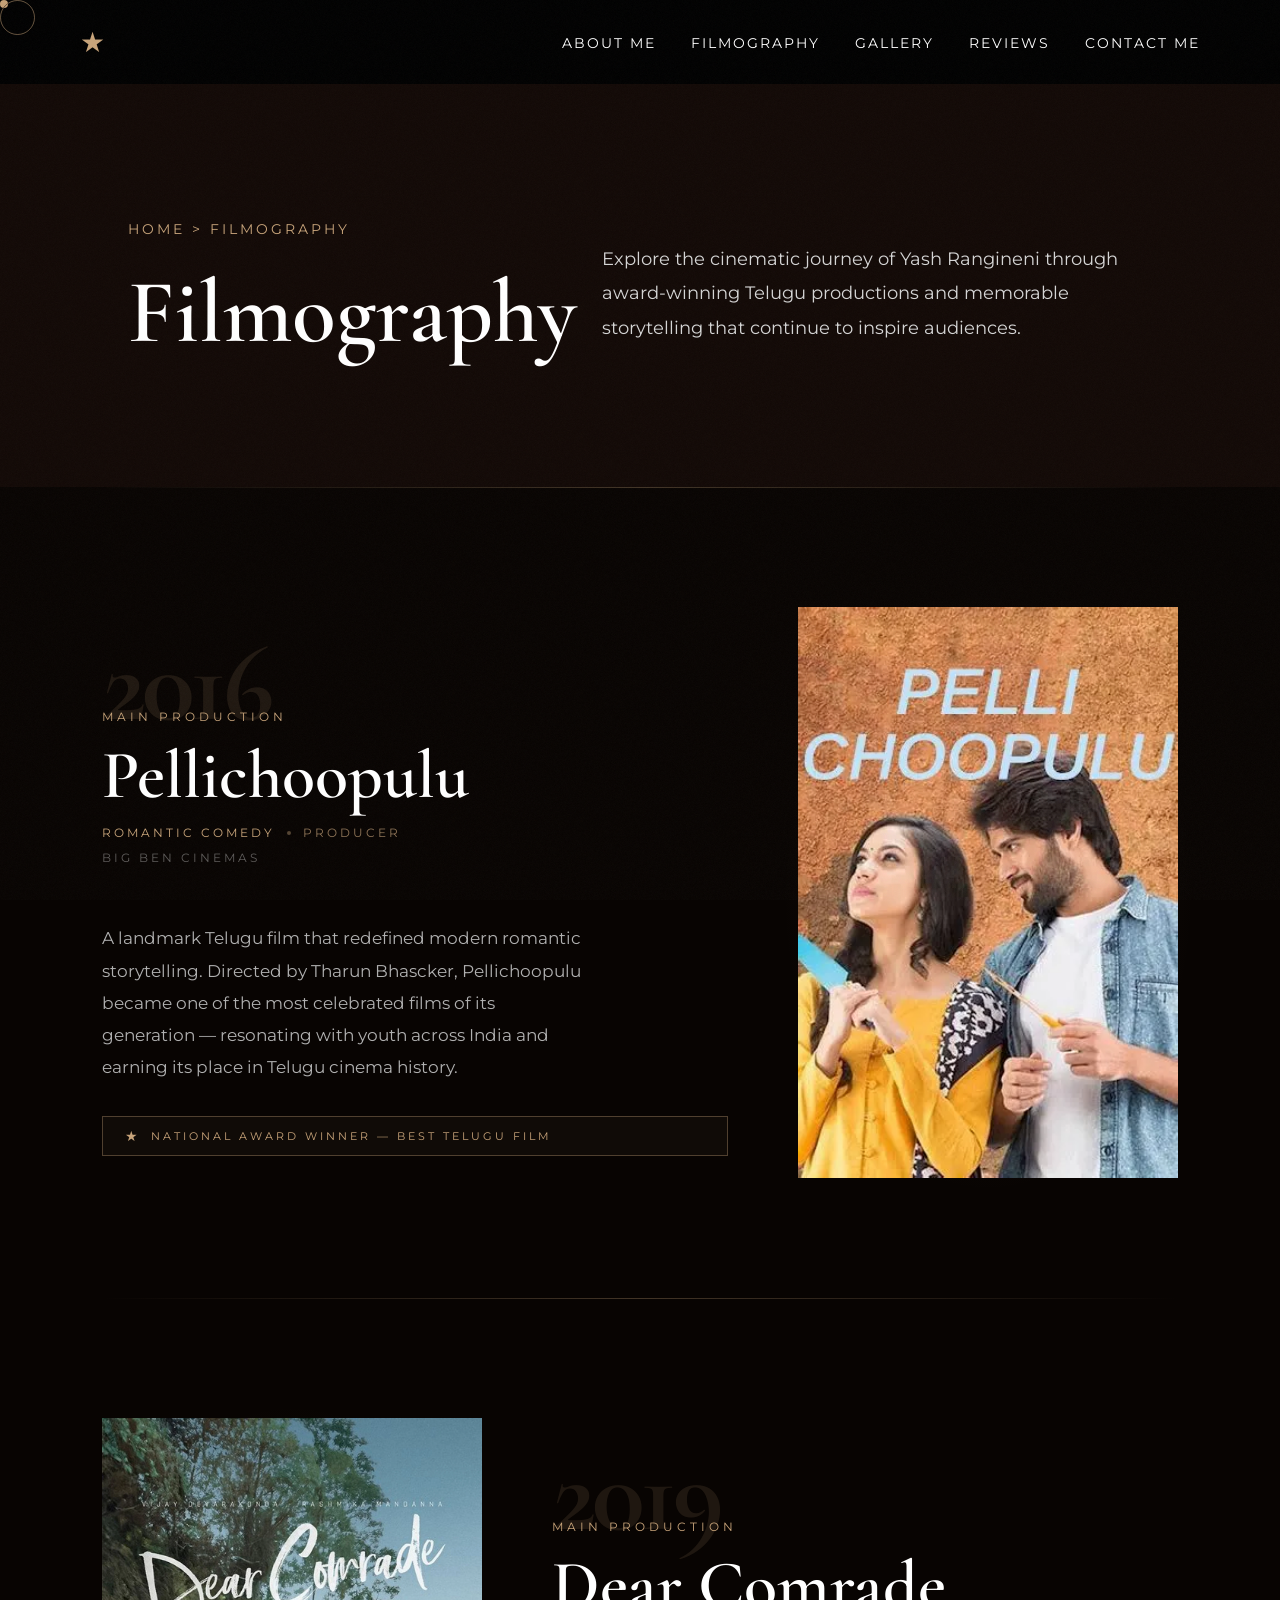
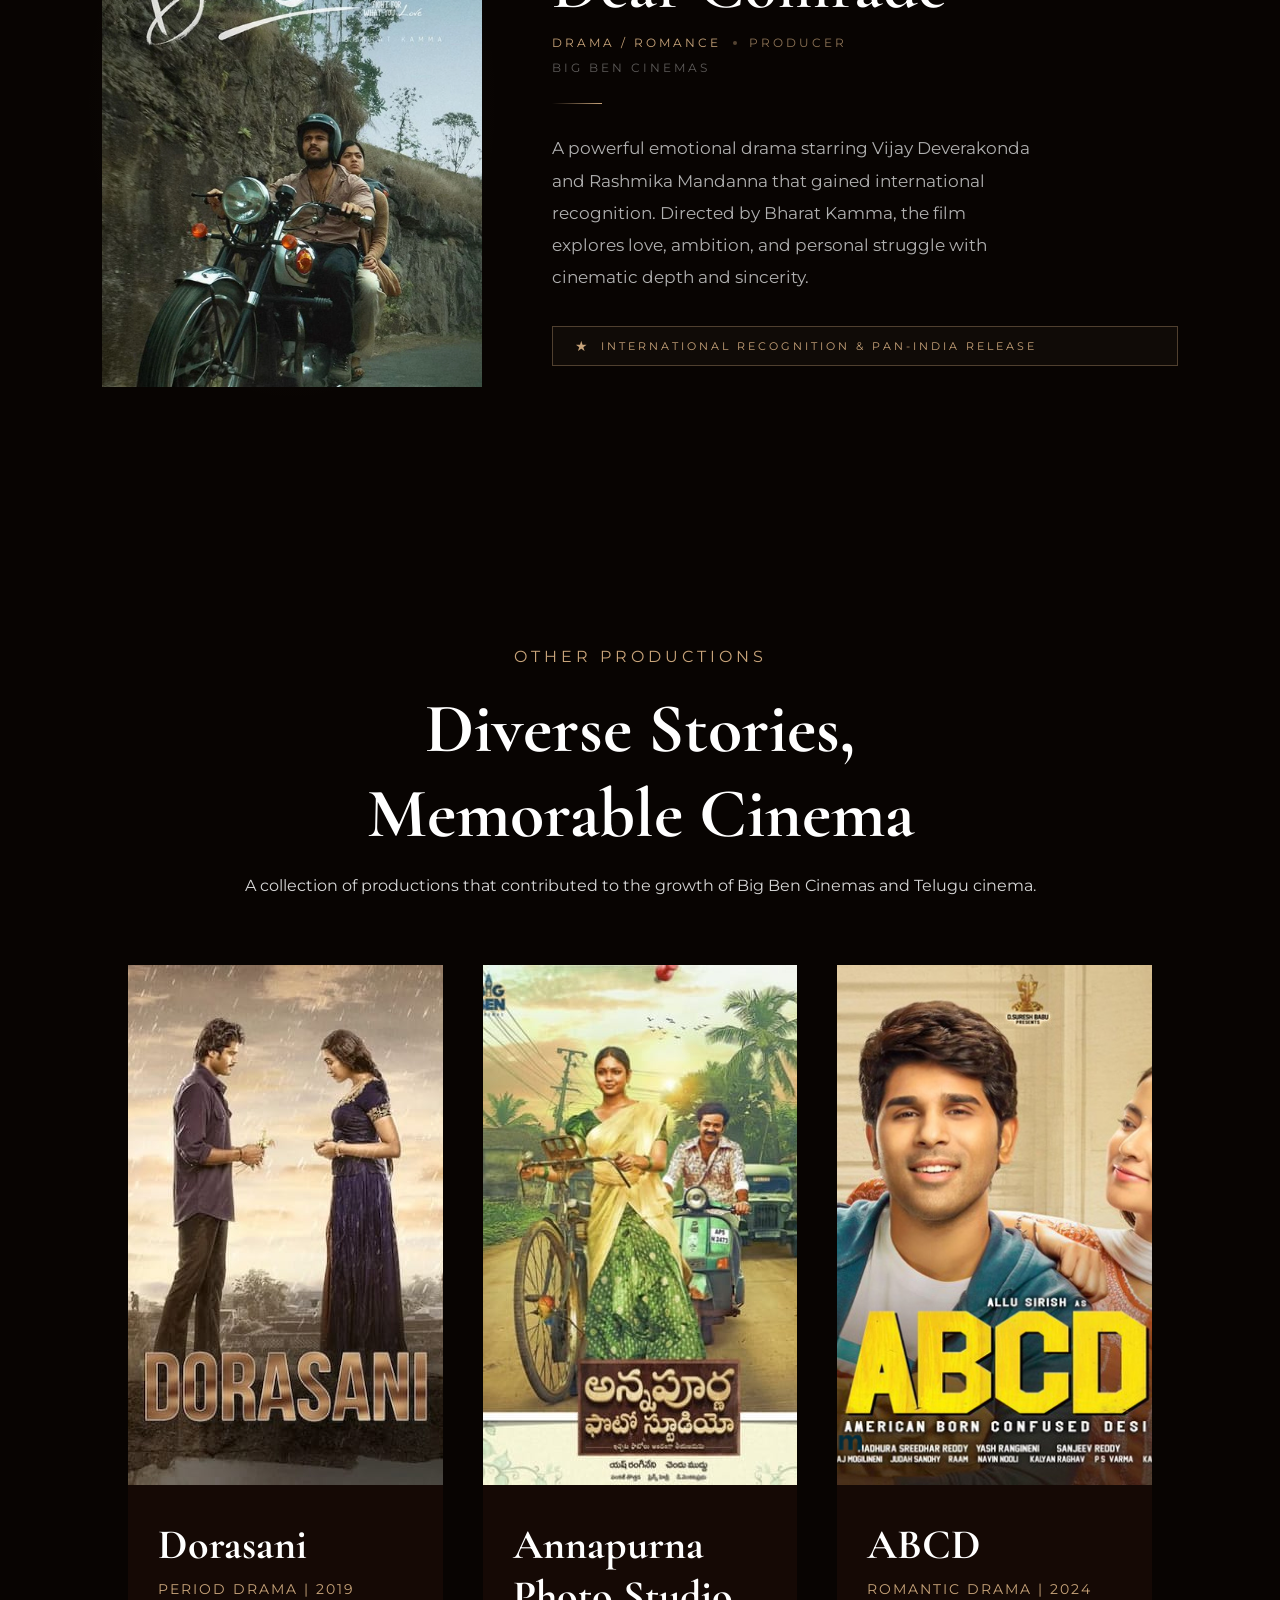
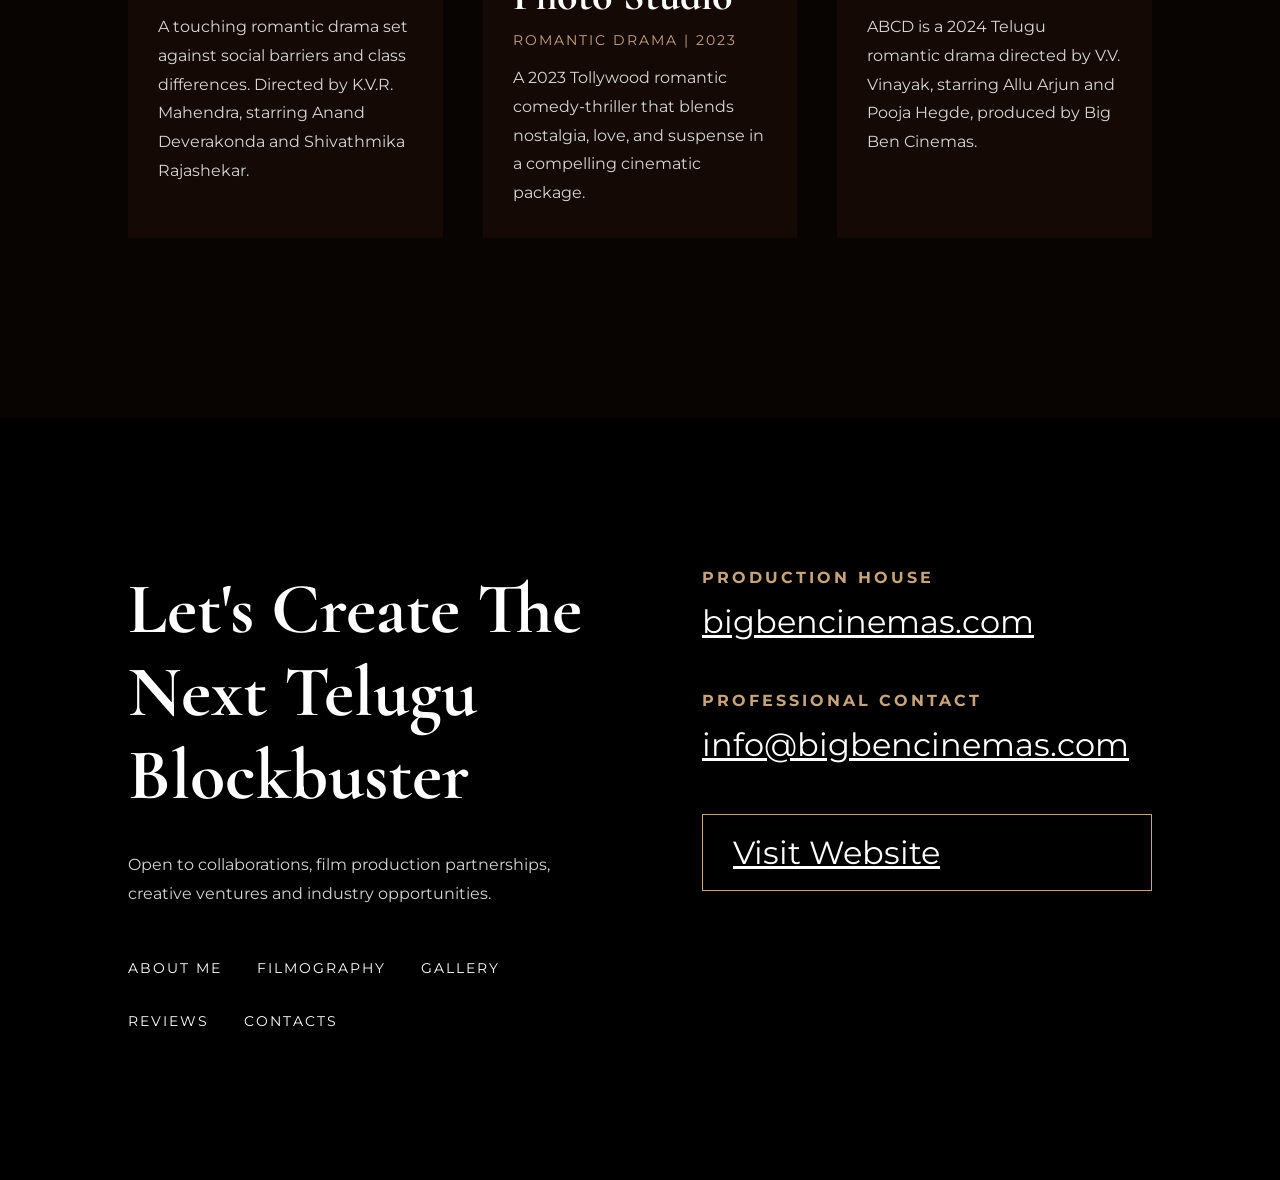
==== commit d2fc6d55: "Refine mobile layout and typography, fix overflow issues" ====
--- a/filmography.html
+++ b/filmography.html
@@ -7,11 +7,15 @@
 <meta name="description" content="Explore the complete filmography of Yash Rangineni — National Award-winning Telugu film producer behind Pellichoopulu, Dear Comrade, and more.">
 <link href="https://fonts.googleapis.com/css2?family=Cormorant+Garamond:ital,wght@0,400;0,500;0,600;0,700;1,400&family=Montserrat:wght@300;400;500;600&display=swap" rel="stylesheet">
 <style>
-*{
+* {
     margin:0;
     padding:0;
     box-sizing:border-box;
     scroll-behavior:smooth;
+}
+
+html, body{
+    overflow-x:hidden;
 }
 
 body{
@@ -47,6 +51,14 @@
     color:#c8a47a;
 }
 
+.menu-btn {
+    display: none;
+    font-size: 32px;
+    cursor: pointer;
+    color: #c8a47a;
+    z-index: 100;
+}
+
 nav ul{
     display:flex;
     gap:35px;
@@ -456,7 +468,7 @@
 
 .visit-btn{
     display:inline-block;
-    padding:18px 60px;
+    padding:18px 30px;
     border:1px solid #c8a47a;
     margin-top:20px;
     transition:.3s;
@@ -505,7 +517,7 @@
 
 #scrollTopBtn{
     position:fixed;
-    bottom:30px; right:30px;
+    bottom:30px; right:10px;
     width:55px; height:55px;
     border:1px solid #c7a16b;
     border-radius:50%;
@@ -564,14 +576,71 @@
 }
 
 @media(max-width:768px){
-    header{ padding:20px 24px; }
+    header{
+        flex-direction: row;
+        justify-content: space-between;
+        padding: 20px 24px;
+        background: rgba(6, 2, 1, 0.95);
+    }
+
+    .menu-btn {
+        display: block;
+    }
+
+    nav {
+        position: absolute;
+        top: 100%;
+        left: 0;
+        width: 100%;
+        background: rgba(6, 2, 1, 0.95);
+        padding: 20px 0;
+        border-bottom: 1px solid rgba(200,164,122,0.2);
+        display: none;
+        z-index: 99;
+    }
+
+    nav.nav-open {
+        display: block;
+    }
+
+    nav ul{
+        flex-direction: column;
+        align-items: center;
+        gap: 20px;
+    }
+
     .cursor-dot, .cursor-ring { display:none !important; }
     #scrollTopBtn{ width:50px; height:50px; font-size:20px; bottom:20px; right:20px; }
     .page-hero{ padding:160px 6% 80px; }
-    .page-hero h1{ font-size:60px; }
-    .showcase-title{ font-size:40px; }
-    .showcase-year{ font-size:64px; }
-    .other h2{ font-size:50px; }
+    .page-hero h1{ font-size:45px; }
+    .showcase-title{ font-size:32px; }
+    .showcase-year{ font-size:50px; }
+    .other h2{ font-size:40px; }
+
+    .footer {
+        padding: 60px 20px;
+        flex-direction: column;
+        gap: 40px;
+    }
+
+    .footer-left h2 {
+        font-size: 40px;
+    }
+
+    .footer-right {
+        width: 100%;
+    }
+
+    .footer-right a {
+        font-size: 20px;
+        margin-bottom: 30px;
+        word-break: break-all;
+    }
+
+    .footer-nav {
+        flex-direction: column;
+        gap: 15px;
+    }
 }
 </style>
 </head>
@@ -586,6 +655,7 @@
 
 <header>
     <a href="index.html" class="logo">★</a>
+    <div class="menu-btn" id="menu-btn">&#9776;</div>
     <nav>
         <ul>
     <li><a href="index.html#about">ABOUT ME</a></li>
